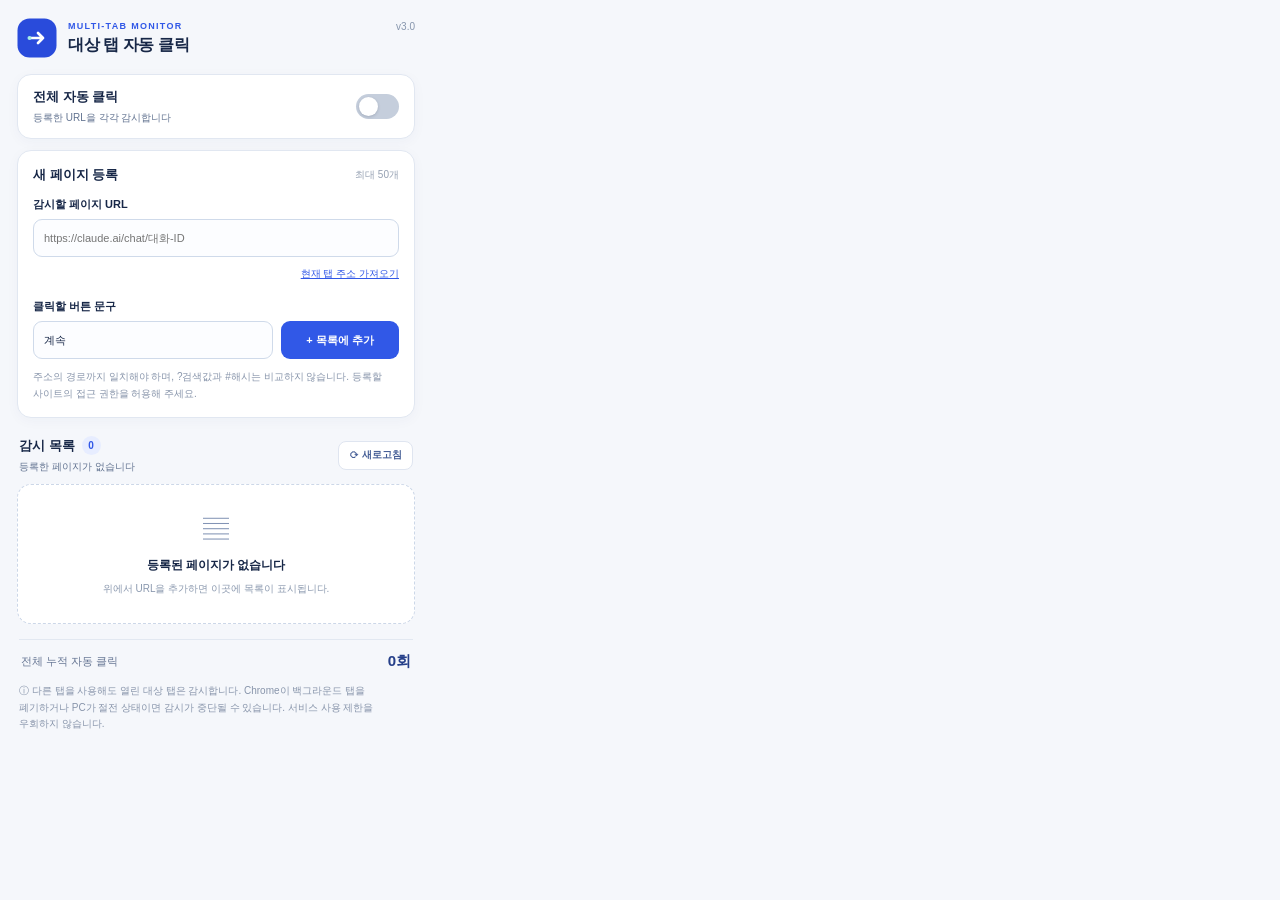
==== popup.html @ 6e9ff7ce "chore: publish Target Tab Auto Clicker" ====
<!doctype html>
<html lang="ko">
<head>
  <meta charset="UTF-8" />
  <meta name="viewport" content="width=device-width, initial-scale=1" />
  <meta name="theme-color" content="#f4f7fc" />
  <title>대상 탭 자동 클릭 · URL 목록 관리</title>
  <link rel="icon" href="icons/icon.svg" type="image/svg+xml" />
  <link rel="stylesheet" href="popup.css" />
</head>
<body>
  <main class="app" aria-labelledby="app-title">
    <header class="topbar">
      <div class="brand-icon" aria-hidden="true"><svg viewBox="0 0 40 40" fill="none"><rect x=".5" y=".5" width="39" height="39" rx="12" fill="#294BDB"/><path d="M13 20h13m-5-5 5 5-5 5" stroke="white" stroke-width="2.7" stroke-linecap="round" stroke-linejoin="round"/><circle cx="12.5" cy="20" r="2" fill="#A5EDE4"/></svg></div>
      <div class="brand-copy"><p class="eyebrow">MULTI-TAB MONITOR</p><h1 id="app-title">대상 탭 자동 클릭</h1></div>
      <span class="version">v3.0</span>
    </header>

    <section class="master-bar" aria-labelledby="global-heading">
      <div><h2 id="global-heading">전체 자동 클릭</h2><p id="global-desc">등록한 URL을 각각 감시합니다</p></div>
      <label class="switch" for="global-switch">
        <input id="global-switch" type="checkbox" role="switch" aria-describedby="global-desc" />
        <span class="switch-track" aria-hidden="true"><span class="switch-knob"></span></span>
        <span class="sr-only">전체 자동 클릭 켜기/끄기</span>
      </label>
    </section>

    <section class="panel" aria-labelledby="add-heading">
      <div class="section-heading"><h2 id="add-heading">새 페이지 등록</h2><span class="section-meta">최대 50개</span></div>
      <form id="add-form">
        <label for="url-input" class="field-label">감시할 페이지 URL</label>
        <input type="url" id="url-input" placeholder="https://claude.ai/chat/대화-ID" spellcheck="false" autocomplete="off" required />
        <button id="use-current" class="quiet-button" type="button">현재 탭 주소 가져오기</button>
        <label for="label-input" class="field-label">클릭할 버튼 문구</label>
        <div class="form-row"><input id="label-input" type="text" maxlength="60" value="계속" required placeholder="계속 또는 Continue" /><button class="primary-button" id="add-btn" type="submit">+ 목록에 추가</button></div>
      </form>
      <p class="help-text">주소의 경로까지 일치해야 하며, ?검색값과 #해시는 비교하지 않습니다. 등록할 사이트의 접근 권한을 허용해 주세요.</p>
      <p id="feedback" class="feedback" role="status" aria-live="polite"></p>
    </section>

    <section class="list-section" aria-labelledby="list-heading">
      <div class="list-heading"><div><h2 id="list-heading">감시 목록 <span id="list-count" class="count">0</span></h2><p id="list-summary">등록한 페이지가 없습니다</p></div><button id="refresh-all" class="refresh-button" type="button" title="전체 탭 상태 새로고침">⟳ 새로고침</button></div>
      <div id="empty-state" class="empty-state"><div class="empty-icon" aria-hidden="true">▤</div><strong>등록된 페이지가 없습니다</strong><p>위에서 URL을 추가하면 이곳에 목록이 표시됩니다.</p></div>
      <div id="target-list" class="target-list" aria-live="off"></div>
    </section>

    <section class="footer-stat" aria-label="자동 클릭 요약"><span>전체 누적 자동 클릭</span><strong id="total-clicks">0회</strong></section>
    <p class="footnote">ⓘ 다른 탭을 사용해도 열린 대상 탭은 감시합니다. Chrome이 백그라운드 탭을 폐기하거나 PC가 절전 상태이면 감시가 중단될 수 있습니다. 서비스 사용 제한을 우회하지 않습니다.</p>
  </main>
  <script src="popup.js"></script>
</body>
</html>
---- popup.css ----
:root{color-scheme:light;--ink:#172747;--muted:#627390;--border:#e1e7f1;--blue:#3158e7;--soft:#f5f7fb;--surface:#fff;--ring:#b9c9ff}
*{box-sizing:border-box}
html{font-family:-apple-system,BlinkMacSystemFont,'Noto Sans KR','Malgun Gothic',sans-serif}
body{width:432px;min-width:325px;margin:0;background:var(--soft);color:var(--ink)}
.app{padding:18px 17px 17px}
.topbar{display:flex;align-items:center;gap:11px;margin-bottom:16px}.brand-icon{width:40px;height:40px;flex:none}.brand-icon svg{width:100%;height:100%}.brand-copy{min-width:0;flex:1}.eyebrow{font-size:9px;font-weight:900;color:var(--blue);letter-spacing:1.3px;margin:0 0 4px}h1{font-size:16px;letter-spacing:-.4px;margin:0}h2{font-size:13px;margin:0}.version{color:#8796ad;font-size:10px;align-self:start;padding-top:3px}
.master-bar,.panel,.target-card{background:var(--surface);border:1px solid var(--border);border-radius:14px;box-shadow:0 3px 13px rgba(26,55,102,.035)}
.master-bar{display:flex;justify-content:space-between;align-items:center;padding:13px 15px;margin-bottom:11px;gap:10px}.master-bar p{margin:5px 0 0;font-size:10px;color:var(--muted)}
.switch{display:inline-block;width:43px;height:25px;flex:0 0 43px;position:relative;cursor:pointer}.switch input{position:absolute;inset:0;width:100%;height:100%;opacity:0;z-index:1;margin:0;cursor:pointer}.switch-track{display:block;border-radius:40px;background:#c5cedc;width:43px;height:25px;padding:3px;transition:background .15s}.switch-knob{display:block;width:19px;height:19px;border-radius:100%;background:white;box-shadow:0 1px 3px #14203930;transition:transform .15s}.switch input:checked+.switch-track{background:#3158e7}.switch input:checked+.switch-track .switch-knob{transform:translateX(18px)}.switch input:focus-visible+.switch-track{outline:3px solid var(--ring);outline-offset:3px}
.panel{padding:15px}.section-heading,.list-heading{display:flex;justify-content:space-between;align-items:center;gap:12px}.section-meta{font-size:10px;color:#95a0b2}.field-label{font-size:11px;font-weight:800;display:block;margin:13px 0 7px}input[type=url],input[type=text]{height:38px;width:100%;min-width:0;border:1px solid #cfdaea;border-radius:9px;padding:0 10px;background:#fcfdff;color:var(--ink);font-size:11px;outline:none}input[type=url]:focus-visible,input[type=text]:focus-visible{border-color:#5172f3;box-shadow:0 0 0 3px #dfe7ff}.quiet-button{display:block;margin:5px 0 0 auto;border:0;background:none;color:var(--blue);font-size:10px;text-decoration:underline;cursor:pointer;padding:5px 0}.form-row{display:flex;gap:8px}.form-row input{flex:1}.primary-button{border:0;border-radius:9px;background:var(--blue);font-size:11px;font-weight:800;color:white;padding:0 13px;min-width:118px;cursor:pointer}.primary-button:hover{background:#2448cd}.primary-button:disabled{opacity:.5;cursor:default}.help-text,.footnote{font-size:10px;color:#8794aa;line-height:1.65;word-break:keep-all}.help-text{margin:10px 0 0}.feedback{color:#168169;margin:7px 0 0;font-size:11px;line-height:1.4}.feedback:empty{display:none}.feedback[data-error=true]{color:#bc4747}
.list-section{margin-top:18px}.list-heading{margin:0 2px 10px}.list-heading h2{display:flex;align-items:center;gap:7px}.count{display:inline-flex;min-width:19px;height:19px;justify-content:center;align-items:center;border-radius:30px;background:#e7edff;color:#3158e7;font-size:10px;padding:0 5px}.list-heading p{margin:5px 0 0;font-size:10px;color:var(--muted)}.refresh-button{font-size:10px;font-weight:800;color:#455e96;border:1px solid #dfe5f0;background:#fff;border-radius:8px;height:29px;padding:0 10px;cursor:pointer}.refresh-button:hover{background:#edf2ff}.refresh-button:disabled{opacity:.6}
.target-list{display:grid;gap:9px}.target-card{padding:13px 13px 11px}.target-card.is-off{opacity:.8}.card-head{display:flex;align-items:center;gap:9px}.site-mark{background:#eef2ff;border-radius:9px;color:var(--blue);display:grid;place-items:center;width:34px;height:34px;font-weight:900;font-size:15px;flex:none}.target-info{min-width:0;flex:1}.target-host{display:block;font-weight:800;font-size:12px;white-space:nowrap;overflow:hidden;text-overflow:ellipsis}.target-url{display:block;color:#7585a1;font-size:10px;overflow:hidden;text-overflow:ellipsis;white-space:nowrap;margin-top:3px}.card-toggle{margin-left:3px}.card-state{margin:11px 0 0;display:flex;justify-content:space-between;gap:8px;align-items:center}.status-text{font-size:10px;font-weight:800;color:#526380;display:inline-flex;align-items:center;gap:5px}.status-dot{display:inline-block;width:6px;height:6px;border-radius:100%;background:#9ba5b5}.status-text[data-state=ready]{color:#168064}.status-text[data-state=ready] .status-dot{background:#18a381}.status-text[data-state=waiting]{color:#a36b16}.status-text[data-state=waiting] .status-dot{background:#e0a327}.status-text[data-state=clicked]{color:#3158e7}.status-text[data-state=clicked] .status-dot{background:#3158e7}.click-mini{font-size:10px;color:#8794a8;white-space:nowrap}.card-footer{display:flex;align-items:center;gap:7px;border-top:1px solid #edf0f5;margin-top:10px;padding-top:10px}.button-label{font-size:10px;background:#f0f3fa;color:#566780;padding:5px 7px;border-radius:6px;max-width:143px;white-space:nowrap;overflow:hidden;text-overflow:ellipsis;margin-right:auto}.mini-button{border:1px solid #dfe6f1;background:#fff;color:#435a83;border-radius:7px;min-width:45px;padding:6px 10px;font-size:10px;font-weight:800;cursor:pointer}.mini-button:hover{background:#f3f6ff}.mini-button.delete{border-color:#f3d9de;color:#bb555e}.mini-button.delete:hover{background:#fff2f3}.mini-button:focus-visible,.refresh-button:focus-visible,.primary-button:focus-visible,.quiet-button:focus-visible{outline:3px solid var(--ring);outline-offset:2px}
.empty-state{text-align:center;background:white;padding:27px 14px;border:1px dashed #ccd7e8;border-radius:14px}.empty-icon{font-size:26px;color:#8394b5;margin-bottom:8px}.empty-state strong{font-size:12px}.empty-state p{font-size:10px;color:#8a98ae;margin:8px 0 0}.footer-stat{display:flex;justify-content:space-between;align-items:center;margin:15px 2px 0;padding:12px 2px;border-top:1px solid #e2e8f1;color:#657593;font-size:11px}.footer-stat strong{color:#253f89;font-size:15px}.footnote{margin:0 2px}
.sr-only{position:absolute;width:1px;height:1px;padding:0;overflow:hidden;clip:rect(0,0,0,0);white-space:nowrap;border:0}
@media (prefers-reduced-motion:reduce){*{transition:none!important}}

[hidden]{display:none!important}
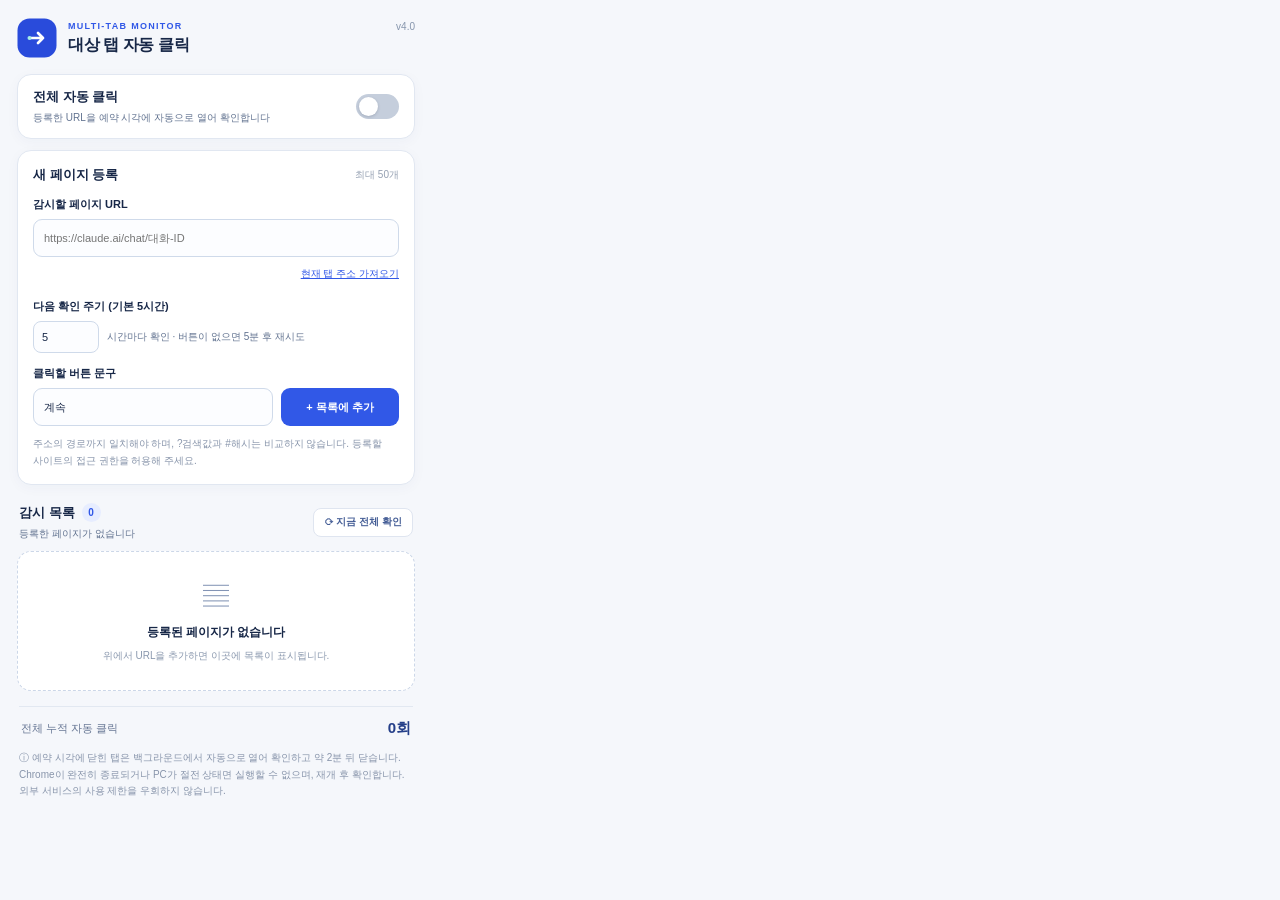
==== commit 53b91bb9: "Add files via upload" ====
--- a/popup.html
+++ b/popup.html
@@ -13,11 +13,11 @@
     <header class="topbar">
       <div class="brand-icon" aria-hidden="true"><svg viewBox="0 0 40 40" fill="none"><rect x=".5" y=".5" width="39" height="39" rx="12" fill="#294BDB"/><path d="M13 20h13m-5-5 5 5-5 5" stroke="white" stroke-width="2.7" stroke-linecap="round" stroke-linejoin="round"/><circle cx="12.5" cy="20" r="2" fill="#A5EDE4"/></svg></div>
       <div class="brand-copy"><p class="eyebrow">MULTI-TAB MONITOR</p><h1 id="app-title">대상 탭 자동 클릭</h1></div>
-      <span class="version">v3.0</span>
+      <span class="version">v4.0</span>
     </header>
 
     <section class="master-bar" aria-labelledby="global-heading">
-      <div><h2 id="global-heading">전체 자동 클릭</h2><p id="global-desc">등록한 URL을 각각 감시합니다</p></div>
+      <div><h2 id="global-heading">전체 자동 클릭</h2><p id="global-desc">등록한 URL을 예약 시각에 자동으로 열어 확인합니다</p></div>
       <label class="switch" for="global-switch">
         <input id="global-switch" type="checkbox" role="switch" aria-describedby="global-desc" />
         <span class="switch-track" aria-hidden="true"><span class="switch-knob"></span></span>
@@ -31,6 +31,8 @@
         <label for="url-input" class="field-label">감시할 페이지 URL</label>
         <input type="url" id="url-input" placeholder="https://claude.ai/chat/대화-ID" spellcheck="false" autocomplete="off" required />
         <button id="use-current" class="quiet-button" type="button">현재 탭 주소 가져오기</button>
+        <label for="interval-input" class="field-label">다음 확인 주기 (기본 5시간)</label>
+        <div class="interval-form"><input type="number" id="interval-input" min="1" max="48" step="1" value="5" required /><span>시간마다 확인 · 버튼이 없으면 5분 후 재시도</span></div>
         <label for="label-input" class="field-label">클릭할 버튼 문구</label>
         <div class="form-row"><input id="label-input" type="text" maxlength="60" value="계속" required placeholder="계속 또는 Continue" /><button class="primary-button" id="add-btn" type="submit">+ 목록에 추가</button></div>
       </form>
@@ -39,13 +41,13 @@
     </section>
 
     <section class="list-section" aria-labelledby="list-heading">
-      <div class="list-heading"><div><h2 id="list-heading">감시 목록 <span id="list-count" class="count">0</span></h2><p id="list-summary">등록한 페이지가 없습니다</p></div><button id="refresh-all" class="refresh-button" type="button" title="전체 탭 상태 새로고침">⟳ 새로고침</button></div>
+      <div class="list-heading"><div><h2 id="list-heading">감시 목록 <span id="list-count" class="count">0</span></h2><p id="list-summary">등록한 페이지가 없습니다</p></div><button id="refresh-all" class="refresh-button" type="button" title="예약 시각과 관계없이 전체 페이지를 확인">⟳ 지금 전체 확인</button></div>
       <div id="empty-state" class="empty-state"><div class="empty-icon" aria-hidden="true">▤</div><strong>등록된 페이지가 없습니다</strong><p>위에서 URL을 추가하면 이곳에 목록이 표시됩니다.</p></div>
       <div id="target-list" class="target-list" aria-live="off"></div>
     </section>
 
     <section class="footer-stat" aria-label="자동 클릭 요약"><span>전체 누적 자동 클릭</span><strong id="total-clicks">0회</strong></section>
-    <p class="footnote">ⓘ 다른 탭을 사용해도 열린 대상 탭은 감시합니다. Chrome이 백그라운드 탭을 폐기하거나 PC가 절전 상태이면 감시가 중단될 수 있습니다. 서비스 사용 제한을 우회하지 않습니다.</p>
+    <p class="footnote">ⓘ 예약 시각에 닫힌 탭은 백그라운드에서 자동으로 열어 확인하고 약 2분 뒤 닫습니다. Chrome이 완전히 종료되거나 PC가 절전 상태면 실행할 수 없으며, 재개 후 확인합니다. 외부 서비스의 사용 제한을 우회하지 않습니다.</p>
   </main>
   <script src="popup.js"></script>
 </body>
--- a/popup.css
+++ b/popup.css
@@ -15,3 +15,11 @@
 @media (prefers-reduced-motion:reduce){*{transition:none!important}}
 
 [hidden]{display:none!important}
+/* v4: per-URL schedule and on-demand checks */
+input[type=number]{border:1px solid #cfdaea;border-radius:8px;background:#fcfdff;color:var(--ink);height:32px;padding:0 8px;font:inherit;font-size:11px;outline:none}
+input[type=number]:focus-visible{border-color:#5172f3;box-shadow:0 0 0 3px #dfe7ff}
+.interval-form{display:flex;gap:8px;align-items:center}.interval-form input{width:66px;flex:none}.interval-form span{font-size:10px;color:var(--muted)}
+.schedule-info{margin-top:8px;font-size:10px;color:#627390;line-height:1.5;word-break:keep-all}
+.interval-row{display:flex;justify-content:space-between;align-items:center;margin-top:8px;gap:8px}
+.interval-caption{display:flex;align-items:center;gap:5px;color:#63758d;font-size:10px}.interval-edit{width:57px}
+.interval-row .mini-button{white-space:nowrap}
